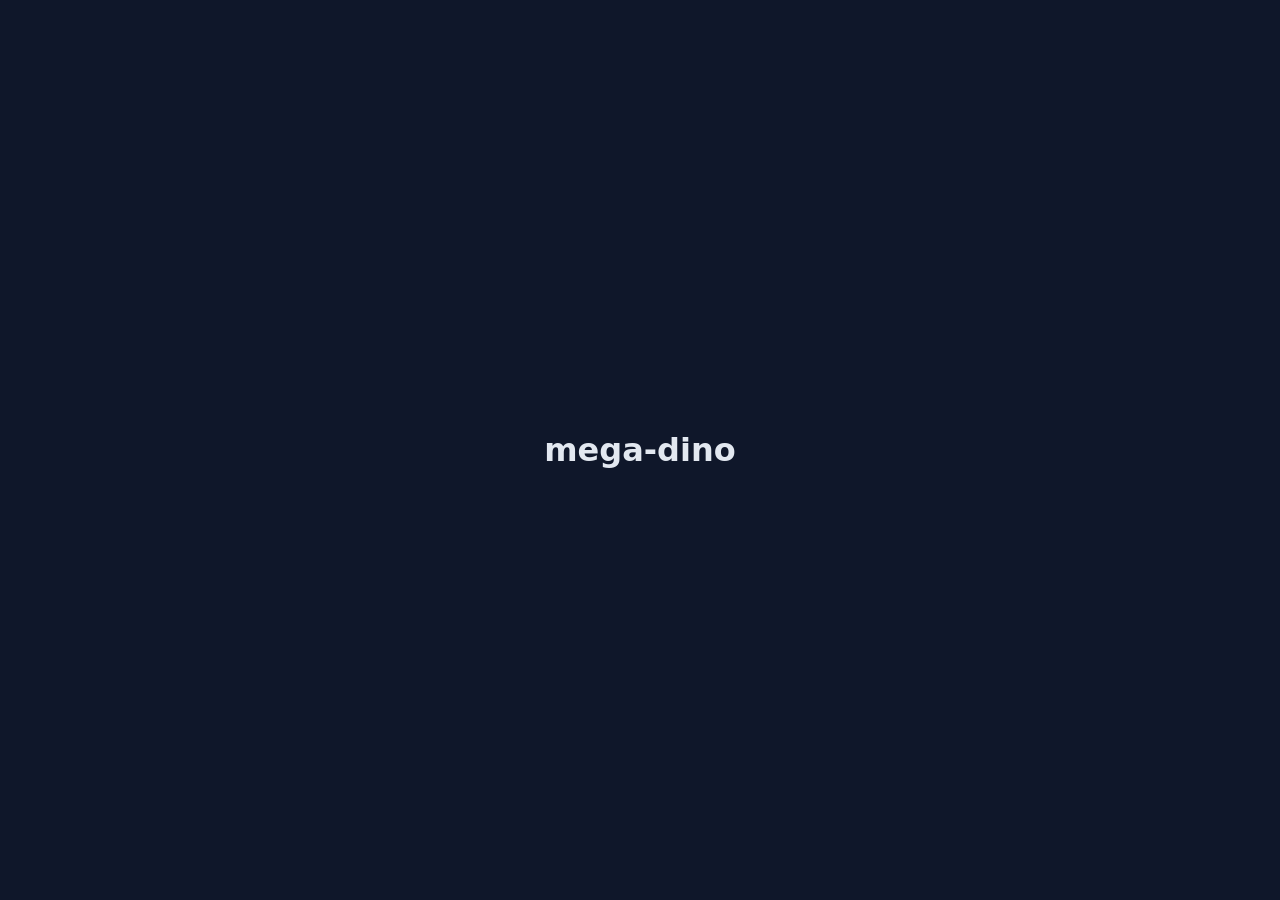
==== index.html @ 4f2e0042 "Add README, CLAUDE.md, placeholder page and Pages workflow Co-Authored-By: Claude Opus 5.5 <noreply@" ====
<!doctype html>
<html lang="en">
<head>
<meta charset="utf-8">
<meta name="viewport" content="width=device-width, initial-scale=1">
<title>mega-dino</title>
<style>body{margin:0;min-height:100vh;display:grid;place-items:center;font-family:system-ui,sans-serif;background:#0f172a;color:#e2e8f0}</style>
</head>
<body><h1>mega-dino</h1></body>
</html>
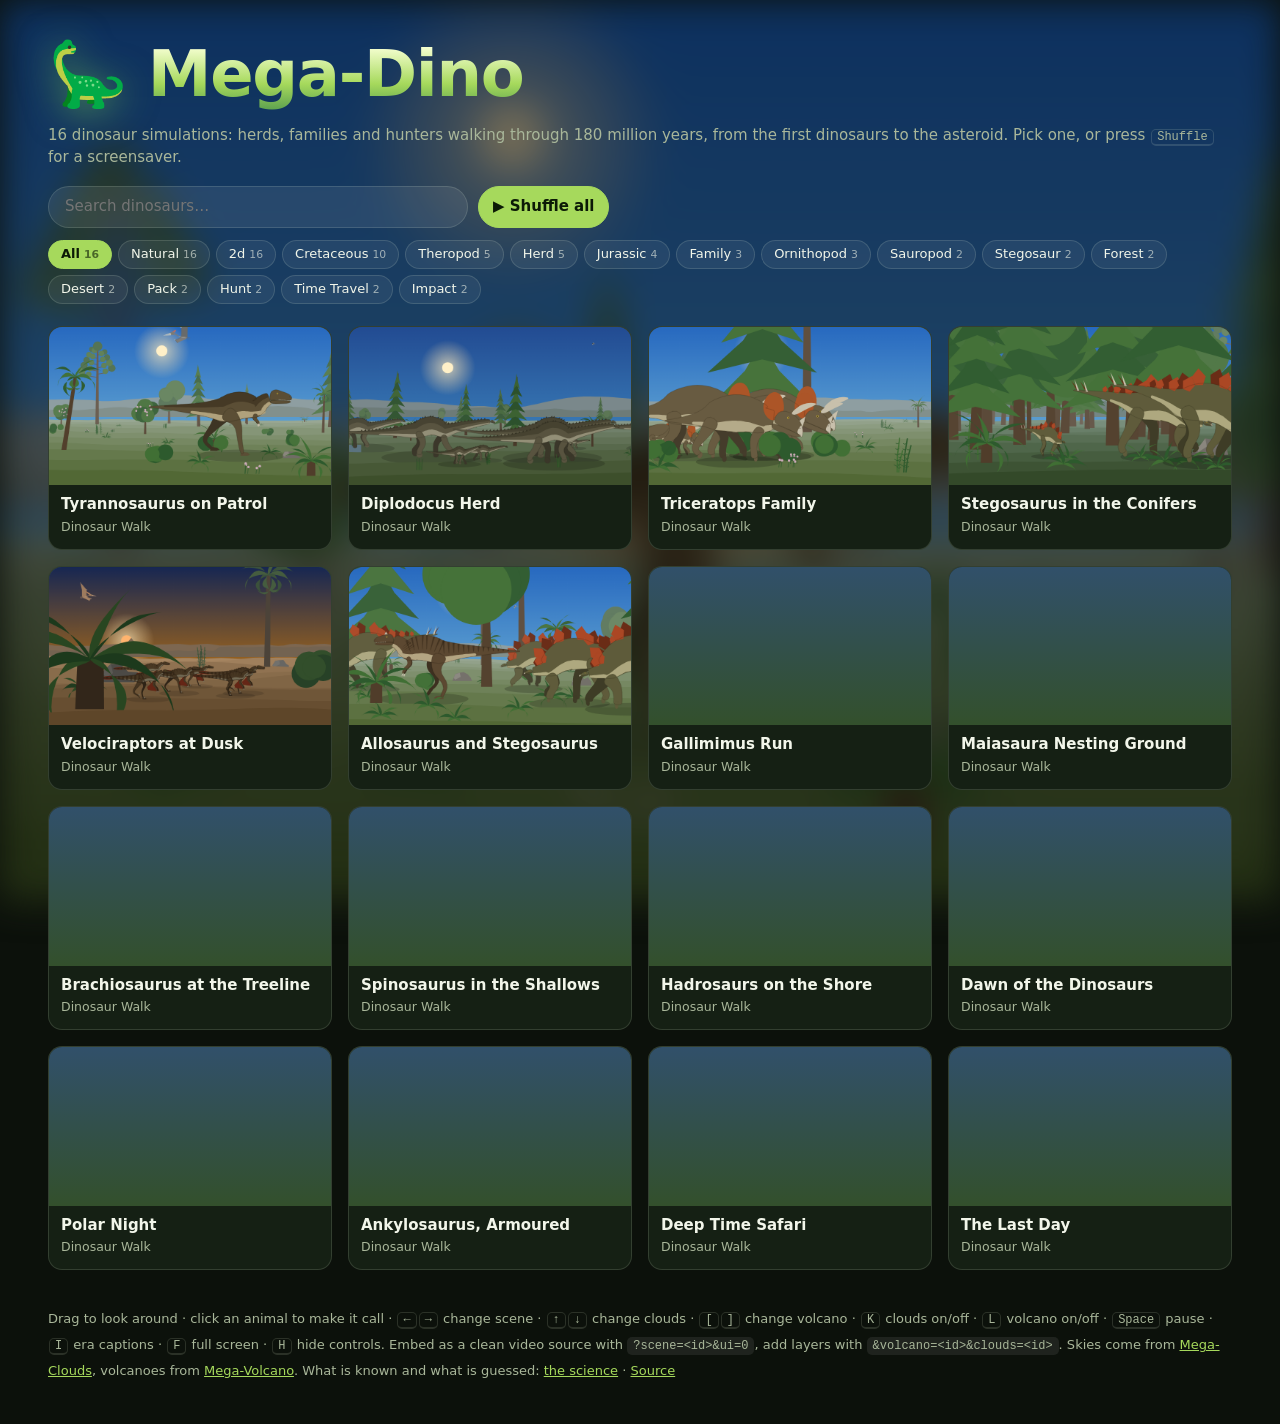
==== commit de417611: "Mega-Dino core: species, rig, world simulation, deep time, three-layer combos, Walk engine Co-Author" ====
--- a/index.html
+++ b/index.html
@@ -3,8 +3,121 @@
 <head>
 <meta charset="utf-8">
 <meta name="viewport" content="width=device-width, initial-scale=1">
-<title>mega-dino</title>
-<style>body{margin:0;min-height:100vh;display:grid;place-items:center;font-family:system-ui,sans-serif;background:#0f172a;color:#e2e8f0}</style>
+<title>Mega-Dino</title>
+<meta name="description" content="A dinosaur simulator: herds, families and hunters walking through the Mesozoic, from the first dinosaurs to the asteroid, in over a hundred styles. Put any Mega-Volcano behind them and any Mega-Clouds sky above.">
+<link rel="icon" href="data:image/svg+xml,%3Csvg xmlns='http://www.w3.org/2000/svg' viewBox='0 0 64 64'%3E%3Cpath d='M2 40c10-2 16-10 26-10 4 0 6 2 8 4l4-14c1-5 6-8 12-7l8 3-2 5-10 1-3 14c-1 8-6 12-13 12l1 10h-5l-2-9-6-1-2 10h-5l1-12c-4-2-8-4-12-6z' fill='%23a6d95c'/%3E%3Ccircle cx='51' cy='17' r='1.6' fill='%23122'/%3E%3C/svg%3E">
+<link rel="stylesheet" href="css/style.css">
 </head>
-<body><h1>mega-dino</h1></body>
+<body>
+<canvas id="out" aria-label="Dinosaur animation"></canvas>
+
+<section id="gallery" hidden>
+  <header class="g-head">
+    <h1><span class="logo">🦕</span> Mega-Dino</h1>
+    <p class="sub"><span id="count">…</span> dinosaur simulations: herds, families and hunters walking through 180 million years, from the first dinosaurs to the asteroid. Pick one, or press <kbd>Shuffle</kbd> for a screensaver.</p>
+    <div class="g-tools">
+      <input id="search" type="search" placeholder="Search dinosaurs…" aria-label="Search scenes">
+      <button id="g-shuffle" class="pill accent">▶ Shuffle all</button>
+      <span class="combo-tools">
+        <label class="g-layer need-volcano" title="Put a Mega-Volcano scene behind every scene you open">🌋
+          <select id="g-volcano" aria-label="Volcano"><option value="">No volcano</option><option value="random">Random volcano</option></select>
+        </label>
+        <label class="g-layer need-clouds" title="Put a Mega-Clouds sky over every scene you open">☁
+          <select id="g-clouds" aria-label="Clouds"><option value="">No clouds</option><option value="random">Random clouds</option></select>
+        </label>
+        <button id="g-combo" class="pill accent2" title="Random dinosaurs + random volcano + random clouds, changing every 30 s">▶ Dinosaurs + volcano + clouds</button>
+        <a class="pill" href="mix.html" title="Roll random combinations of dinosaurs, volcano and clouds; lock the ones you like, reroll the rest">🎲 Mix &amp; match</a>
+      </span>
+    </div>
+    <nav id="chips" aria-label="Filter by tag"></nav>
+  </header>
+  <div id="grid"></div>
+  <footer class="g-foot">
+    Drag to look around · click an animal to make it call · <kbd>←</kbd><kbd>→</kbd> change scene · <kbd>↑</kbd><kbd>↓</kbd> change clouds · <kbd>[</kbd><kbd>]</kbd> change volcano · <kbd>K</kbd> clouds on/off · <kbd>L</kbd> volcano on/off ·
+    <kbd>Space</kbd> pause · <kbd>I</kbd> era captions · <kbd>F</kbd> full screen · <kbd>H</kbd> hide controls.
+    Embed as a clean video source with <code>?scene=&lt;id&gt;&amp;ui=0</code>, add layers with <code>&amp;volcano=&lt;id&gt;&amp;clouds=&lt;id&gt;</code>.
+    Skies come from <a id="clouds-site" href="https://crumplabsandbox.github.io/Mega-Clouds/">Mega-Clouds</a>, volcanoes from <a id="volcano-site" href="https://crumplabsandbox.github.io/mega-volcano/">Mega-Volcano</a>.
+    What is known and what is guessed: <a href="https://github.com/CrumpLabSandbox/mega-dino/blob/main/docs/SCIENCE.md">the science</a> · <a href="https://github.com/CrumpLabSandbox/mega-dino">Source</a>
+  </footer>
+</section>
+
+<section id="hud" hidden>
+  <div class="bar top">
+    <button id="b-gallery" class="pill" title="All scenes (G)">☰ Gallery</button>
+    <button id="b-prev" class="icon" title="Previous (←)">‹</button>
+    <div class="title"><strong><span id="s-name"></span><span id="s-volcano"></span><span id="s-clouds"></span></strong><span id="s-engine"></span></div>
+    <button id="b-next" class="icon" title="Next (→)">›</button>
+    <span class="grow"></span>
+    <label class="shuffle" title="Screensaver: change scene every…">⟳
+      <select id="b-shuffle">
+        <option value="0">Shuffle off</option><option value="15">every 15 s</option><option value="30">every 30 s</option>
+        <option value="60">every 1 min</option><option value="120">every 2 min</option><option value="300">every 5 min</option>
+      </select>
+    </label>
+    <button id="b-pause" class="icon" title="Pause (Space)">❚❚</button>
+    <button id="b-random" class="icon" title="Random scene (R)">⚄</button>
+    <button id="b-volcano" class="icon need-volcano" title="A volcano from Mega-Volcano behind the dinosaurs (L)">🌋</button>
+    <button id="b-clouds" class="icon need-clouds" title="A sky from Mega-Clouds (K)">☁</button>
+    <button id="b-cap" class="icon" title="Era captions (I)">ⓘ</button>
+    <button id="b-panel" class="icon" title="Controls (C)">⚙</button>
+    <span id="hands-slot"></span>
+    <button id="b-snap" class="icon" title="Save a PNG (S)">◉</button>
+    <button id="b-rec" class="icon" title="Record video (V)">⏺</button>
+    <button id="b-link" class="icon" title="Copy a link to this exact view">🔗</button>
+    <button id="b-full" class="icon" title="Full screen (F)">⛶</button>
+  </div>
+  <aside id="panel" hidden>
+    <p id="s-desc"></p>
+    <h3>Dinosaurs</h3><div id="ctl-main"></div>
+    <h3 id="h-extra">This scene</h3><div id="ctl-extra"></div>
+    <section id="volcano-sec" class="need-volcano">
+      <h3 id="h-volcano">Volcano</h3>
+      <div class="row"><label for="c-volcano">Backdrop</label><select id="c-volcano"><option value="">No volcano</option><option value="random">Random volcano</option></select></div>
+      <div id="volcano-extra" hidden>
+        <div id="volcano-sliders"></div>
+        <div class="row"><label for="c-vlink" title="The volcano follows the scene's Light, Wind and Speed">Follow</label><span class="check"><input type="checkbox" id="c-vlink" checked> light, wind, speed</span></div>
+        <div class="btns"><button id="c-vnext" class="pill">Next volcano</button><button id="c-vfree" class="pill" title="Let the island run its own life cycle and eruptions again">Run free</button></div>
+      </div>
+    </section>
+    <section id="cloud-sec" class="need-clouds">
+      <h3>Clouds</h3>
+      <div class="row"><label for="c-clouds">Sky</label><select id="c-clouds"><option value="">No clouds</option><option value="random">Random clouds</option></select></div>
+      <div id="cloud-extra" hidden>
+        <div class="row"><label for="c-cmode" title="How the clouds and the picture are layered">Layering</label>
+          <select id="c-cmode">
+            <option value="auto">Auto</option>
+            <option value="sky">Sky: clouds behind</option>
+            <option value="mist">Mist: behind and in front</option>
+            <option value="over">Over: clouds on top</option>
+            <option value="screen">Screen: blend</option>
+          </select></div>
+        <div id="cloud-sliders"></div>
+        <div class="row"><label for="c-clink" title="Clouds follow the scene's Light, Wind and Speed">Follow</label><span class="check"><input type="checkbox" id="c-clink" checked> light, wind, speed</span></div>
+        <div class="btns"><button id="c-cnext" class="pill">Next clouds</button></div>
+      </div>
+    </section>
+    <div class="row need-clouds"><label for="c-cshuffle" title="What the screensaver changes when layers are on">Shuffle</label>
+      <select id="c-cshuffle"><option value="all">changes everything</option><option value="dino">changes the dinosaurs</option><option value="layers">changes volcano and clouds</option></select></div>
+    <h3>Look</h3><div id="ctl-look"></div>
+    <h3>Output</h3>
+    <div class="row"><label for="quality">Quality</label>
+      <select id="quality"><option value="auto">Auto</option><option value="0.5">Low</option><option value="0.75">Medium</option><option value="1">High</option><option value="1.5">Ultra</option></select></div>
+    <div class="row"><label for="fade">Crossfade</label>
+      <select id="fade"><option value="0">Cut</option><option value="1.5" selected>1.5 s</option><option value="4">4 s</option></select></div>
+    <div class="btns"><button id="b-reset" class="pill">Reset scene</button><button id="b-dice" class="pill">Randomise</button></div>
+    <p id="fps" class="muted"></p>
+  </aside>
+  <div id="toast" role="status" aria-live="polite"></div>
+</section>
+
+<div id="stage" hidden aria-live="polite">
+  <div class="st-bar"><i id="stage-bar"></i></div>
+  <strong><span id="stage-name"></span><small id="stage-ma" aria-live="off"></small></strong>
+  <span id="stage-text"></span>
+</div>
+
+<div id="err" hidden></div>
+<script src="js/vendor/invisible-hands.js"></script>
+<script type="module" src="js/app.js"></script>
+</body>
 </html>
--- a/css/style.css
+++ b/css/style.css
@@ -0,0 +1,112 @@
+:root {
+  --bg: #0c110b; --panel: rgb(14 22 14 / .76); --line: rgb(232 245 215 / .14); --text: #f2f6ea; --muted: #a9b79a;
+  --accent: #a6d95c; --accent2: #8cc8ff; --accent3: #ff8a3d; --radius: 14px;
+  color-scheme: dark;
+}
+* { box-sizing: border-box; }
+html, body { margin: 0; height: 100%; background: var(--bg); color: var(--text); font: 15px/1.45 system-ui, -apple-system, "Segoe UI", sans-serif; }
+body { overflow: hidden; }
+body.gallery-mode { overflow: auto; }
+button, select, input { font: inherit; color: inherit; }
+kbd { font: 12px ui-monospace, Menlo, monospace; border: 1px solid var(--line); border-bottom-width: 2px; border-radius: 5px; padding: 0 5px; margin: 0 1px; }
+a { color: var(--accent); }
+[hidden] { display: none !important; }
+
+#out { position: fixed; inset: 0; width: 100vw; height: 100vh; display: block; touch-action: none; cursor: grab; }
+#out:active { cursor: grabbing; }
+body.gallery-mode #out { filter: blur(18px) brightness(.45) saturate(1.2); cursor: default; pointer-events: none; }
+body.hide-cursor #out { cursor: none; }
+
+/* ---------- gallery ---------- */
+#gallery { position: relative; z-index: 1; min-height: 100vh; padding: 28px clamp(16px, 4vw, 48px) 40px; }
+.g-head h1 { margin: 0; font-size: clamp(34px, 6vw, 64px); letter-spacing: -.02em; font-weight: 800;
+  background: linear-gradient(180deg, #f6ffd2 20%, #a6d95c 60%, #3f8a4a); -webkit-background-clip: text; background-clip: text; color: transparent; }
+.g-head .logo { -webkit-text-fill-color: #fff; filter: drop-shadow(0 4px 18px rgb(120 200 80 / .6)); }
+.sub { margin: 4px 0 18px; color: var(--muted); }
+.g-tools { display: flex; gap: 10px; flex-wrap: wrap; margin-bottom: 12px; }
+#search { flex: 1; min-width: 200px; max-width: 420px; background: rgb(255 255 255 / .08); border: 1px solid var(--line); border-radius: 999px; padding: 9px 16px; outline: none; }
+#search:focus { border-color: var(--accent); }
+#chips { display: flex; flex-wrap: wrap; gap: 6px; margin-bottom: 22px; }
+.chip { background: rgb(255 255 255 / .06); border: 1px solid var(--line); border-radius: 999px; padding: 4px 12px; cursor: pointer; font-size: 13px; text-transform: capitalize; }
+.chip[aria-pressed="true"] { background: var(--accent); color: #0c1a06; border-color: var(--accent); font-weight: 600; }
+.chip small { opacity: .6; margin-left: 4px; }
+#grid { display: grid; grid-template-columns: repeat(auto-fill, minmax(min(100%, 250px), 1fr)); gap: 16px; }
+.card { position: relative; border-radius: var(--radius); overflow: hidden; background: #152014; border: 1px solid var(--line); cursor: pointer;
+  transition: transform .18s ease, box-shadow .18s ease, border-color .18s; text-align: left; padding: 0; }
+.card:hover, .card:focus-visible { transform: translateY(-3px); box-shadow: 0 14px 30px rgb(0 0 0 / .45); border-color: rgb(166 217 92 / .55); outline: none; }
+.card canvas { display: block; width: 100%; aspect-ratio: 16/9; background: linear-gradient(180deg, #31506a, #33502c); }
+.card .meta { padding: 9px 12px 11px; }
+.card .meta strong { display: block; font-size: 15px; }
+.card .meta span { color: var(--muted); font-size: 12.5px; }
+.card .desc { position: absolute; left: 0; right: 0; top: 0; aspect-ratio: 16/9; padding: 12px; display: flex; align-items: flex-end; font-size: 13px;
+  background: linear-gradient(0deg, rgb(0 0 0 / .7), transparent 60%); opacity: 0; transition: opacity .2s; }
+.card:hover .desc { opacity: 1; }
+.g-foot { margin-top: 36px; color: var(--muted); font-size: 13px; line-height: 2; }
+.g-foot code { font-size: 12px; background: rgb(255 255 255 / .08); padding: 2px 6px; border-radius: 5px; }
+
+/* ---------- viewer HUD ---------- */
+#hud { position: fixed; inset: 0; z-index: 2; pointer-events: none; transition: opacity .5s; }
+#hud.idle { opacity: 0; }
+#hud.idle * { cursor: none; }
+.bar { pointer-events: auto; position: absolute; left: 12px; right: 12px; top: 12px; display: flex; align-items: center; gap: 6px; flex-wrap: wrap;
+  background: var(--panel); backdrop-filter: blur(14px) saturate(1.3); -webkit-backdrop-filter: blur(14px) saturate(1.3);
+  border: 1px solid var(--line); border-radius: 16px; padding: 6px 8px; }
+.bar .grow { flex: 1; }
+.title { display: flex; flex-direction: column; line-height: 1.15; min-width: 0; padding: 0 6px; }
+.title strong { white-space: nowrap; overflow: hidden; text-overflow: ellipsis; }
+.title span { color: var(--muted); font-size: 12px; }
+.pill, .icon { background: rgb(255 255 255 / .07); border: 1px solid var(--line); border-radius: 999px; cursor: pointer; min-height: 34px; }
+.pill { padding: 5px 14px; }
+.pill.accent { background: var(--accent); color: #0c1a06; border-color: var(--accent); font-weight: 650; }
+.icon { width: 34px; padding: 0; display: inline-grid; place-items: center; font-size: 16px; }
+.pill:hover, .icon:hover { border-color: rgb(255 255 255 / .4); }
+.icon.on { background: #e5484d; border-color: #e5484d; }
+.shuffle { display: inline-flex; align-items: center; gap: 4px; }
+.shuffle select, #panel select { background: rgb(255 255 255 / .07); border: 1px solid var(--line); border-radius: 999px; padding: 5px 8px; min-height: 34px; }
+.shuffle select option, #panel select option, .g-clouds select option { background: #152014; }
+
+#panel { pointer-events: auto; position: absolute; right: 12px; top: 72px; bottom: 12px; width: min(320px, calc(100vw - 24px)); overflow: auto;
+  background: var(--panel); backdrop-filter: blur(14px) saturate(1.3); -webkit-backdrop-filter: blur(14px) saturate(1.3);
+  border: 1px solid var(--line); border-radius: 16px; padding: 12px 16px 16px; }
+#panel h3 { margin: 16px 0 6px; font-size: 11px; letter-spacing: .12em; text-transform: uppercase; color: var(--accent2); }
+#s-desc { margin: 0; color: var(--muted); font-size: 13.5px; }
+.row { display: grid; grid-template-columns: 92px 1fr 34px; align-items: center; gap: 8px; min-height: 30px; font-size: 13.5px; }
+.row label { display: flex; align-items: center; gap: 2px; white-space: nowrap; }
+.row output { font: 12px ui-monospace, Menlo, monospace; color: var(--muted); text-align: right; }
+.row select { grid-column: 2 / 4; }
+input[type=range] { width: 100%; accent-color: var(--accent); }
+.btns { display: flex; gap: 8px; margin-top: 14px; flex-wrap: wrap; }
+.muted { color: var(--muted); font-size: 12px; }
+#toast { position: absolute; left: 50%; bottom: 28px; transform: translateX(-50%); background: var(--panel); border: 1px solid var(--line); border-radius: 999px;
+  padding: 8px 18px; opacity: 0; transition: opacity .3s; backdrop-filter: blur(10px); }
+#toast.show { opacity: 1; }
+#hands-slot .ih-badge > button { min-height: 34px; background: rgb(255 255 255 / .07); }
+#err { position: fixed; left: 50%; top: 40%; transform: translate(-50%, -50%); z-index: 5; max-width: 520px; padding: 20px 24px; background: #2a1215; border: 1px solid #e5484d; border-radius: 14px; }
+@media (max-width: 640px) {
+  .title span { display: none; }
+  .shuffle { display: none; }
+  #panel { top: auto; height: 55vh; }
+}
+
+/* ---------- combos and captions ---------- */
+.pill.accent2 { background: var(--accent2); color: #06121f; border-color: var(--accent2); font-weight: 650; }
+.combo-tools { display: inline-flex; gap: 8px; align-items: center; flex-wrap: wrap; }
+.g-layer { display: inline-flex; align-items: center; gap: 6px; font-size: 18px; }
+.g-layer select { font-size: 14px; background: rgb(255 255 255 / .08); border: 1px solid var(--line); border-radius: 999px; padding: 7px 10px; max-width: 200px; }
+.g-layer select option { background: #152014; }
+body.no-clouds .need-clouds, body.no-volcano .need-volcano, body.no-clouds.no-volcano .combo-tools { display: none !important; }
+#b-clouds.lit { background: var(--accent2); color: #06121f; border-color: var(--accent2); }
+#b-volcano.lit { background: var(--accent3); color: #1d0c04; border-color: var(--accent3); }
+#s-clouds { color: var(--accent2); font-weight: 500; } #s-volcano { color: var(--accent3); font-weight: 500; }
+#h-volcano { color: var(--accent3); }
+.check { grid-column: 2 / 4; display: flex; gap: 6px; align-items: center; color: var(--muted); }
+#stage { position: fixed; left: 16px; bottom: 16px; z-index: 2; max-width: min(480px, calc(100vw - 32px)); pointer-events: none;
+  background: rgb(10 16 10 / .6); backdrop-filter: blur(10px); -webkit-backdrop-filter: blur(10px); border: 1px solid var(--line);
+  border-radius: 14px; padding: 10px 14px 12px; font-size: 13px; line-height: 1.4; transition: opacity .5s; }
+#stage strong { display: block; color: var(--accent); font-size: 13px; letter-spacing: .02em; margin: 6px 0 2px; }
+#stage strong small { color: var(--muted); font-weight: 400; margin-left: 6px; }
+#stage span { color: #dfe8d2; }
+.st-bar { height: 3px; border-radius: 2px; background: linear-gradient(90deg, #c98a4a 0 14%, #7fae5a 14% 36%, #3f8a4a 36% 50%, #4aa3a0 50% 68%, #d9c85a 68% 88%, #e0442a 88% 94%, #8f8f9a 94%); opacity: .75; position: relative; }
+.st-bar i { position: absolute; top: -3px; width: 2px; height: 9px; background: #fff; border-radius: 1px; left: 0; margin-left: -1px; }
+#hud.idle ~ #stage { opacity: .75; }
+@media (max-width: 640px) { #stage { font-size: 12px; } #stage span { display: none; } }
